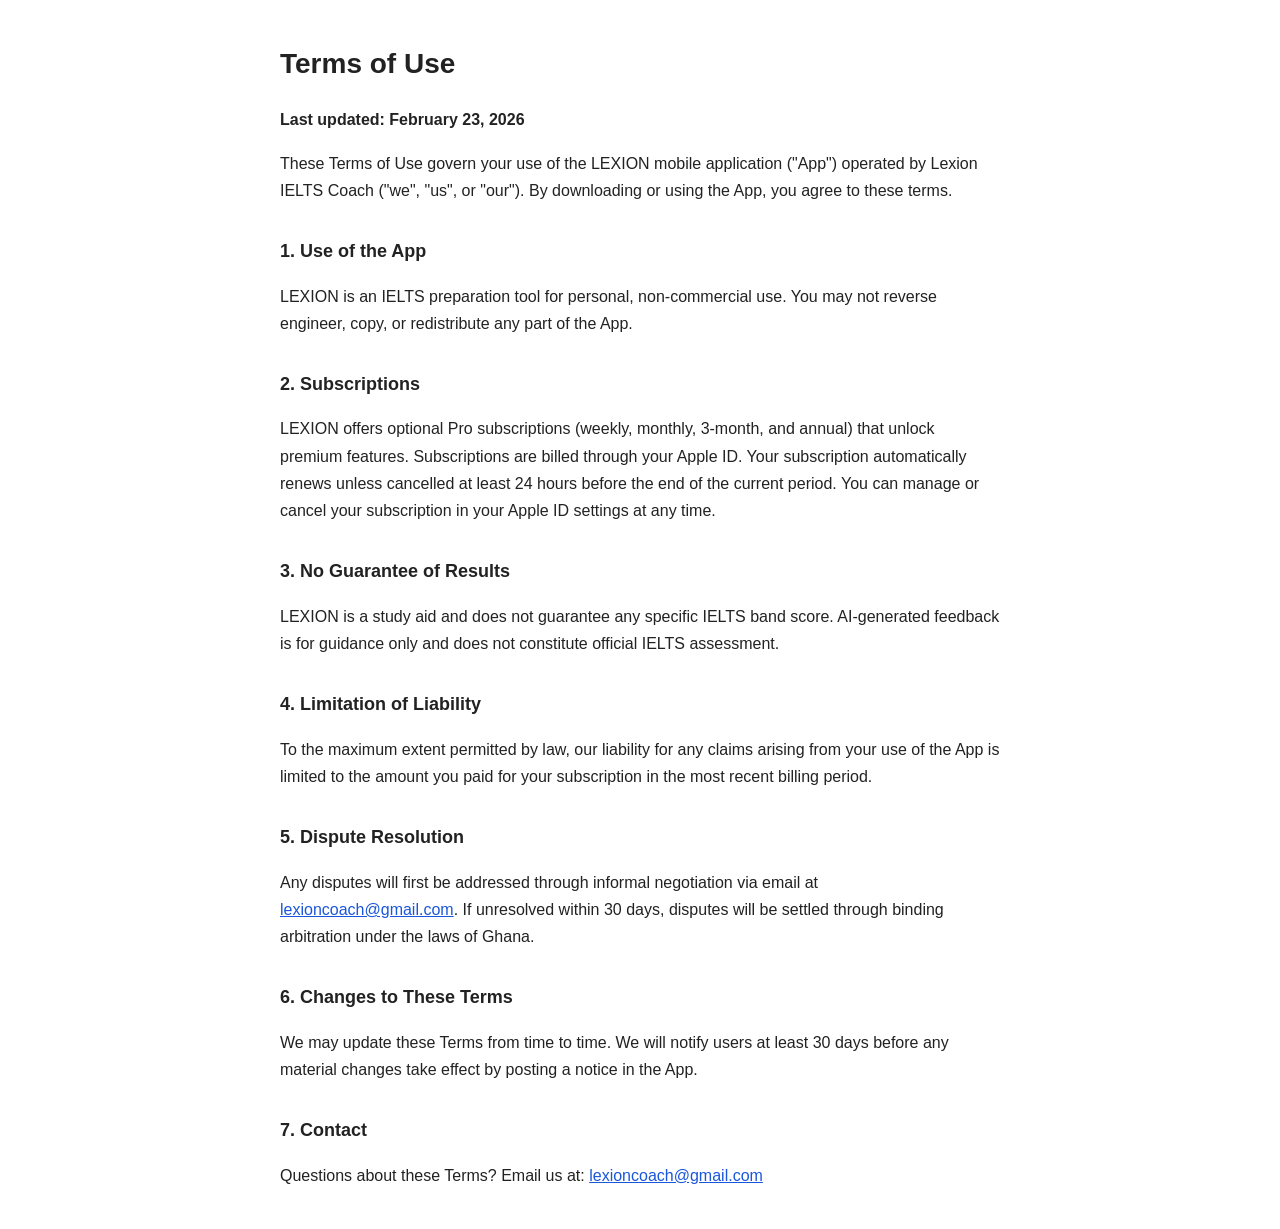
==== terms.html @ d68479e0 "Create terms.html" ====
<!DOCTYPE html>
<html lang="en">
<head>
  <meta charset="UTF-8" />
  <meta name="viewport" content="width=device-width, initial-scale=1.0"/>
  <title>Terms of Use – LEXION</title>
  <style>
    body { font-family: -apple-system, sans-serif; max-width: 720px; margin: 40px auto; padding: 0 20px; color: #222; line-height: 1.7; }
    h1 { font-size: 28px; } h2 { font-size: 18px; margin-top: 32px; }
    a { color: #1a56db; }
  </style>
</head>
<body>
  <h1>Terms of Use</h1>
  <p><strong>Last updated: February 23, 2026</strong></p>
  <p>These Terms of Use govern your use of the LEXION mobile application ("App") operated by Lexion IELTS Coach ("we", "us", or "our"). By downloading or using the App, you agree to these terms.</p>

  <h2>1. Use of the App</h2>
  <p>LEXION is an IELTS preparation tool for personal, non-commercial use. You may not reverse engineer, copy, or redistribute any part of the App.</p>

  <h2>2. Subscriptions</h2>
  <p>LEXION offers optional Pro subscriptions (weekly, monthly, 3-month, and annual) that unlock premium features. Subscriptions are billed through your Apple ID. Your subscription automatically renews unless cancelled at least 24 hours before the end of the current period. You can manage or cancel your subscription in your Apple ID settings at any time.</p>

  <h2>3. No Guarantee of Results</h2>
  <p>LEXION is a study aid and does not guarantee any specific IELTS band score. AI-generated feedback is for guidance only and does not constitute official IELTS assessment.</p>

  <h2>4. Limitation of Liability</h2>
  <p>To the maximum extent permitted by law, our liability for any claims arising from your use of the App is limited to the amount you paid for your subscription in the most recent billing period.</p>

  <h2>5. Dispute Resolution</h2>
  <p>Any disputes will first be addressed through informal negotiation via email at <a href="mailto:lexioncoach@gmail.com">lexioncoach@gmail.com</a>. If unresolved within 30 days, disputes will be settled through binding arbitration under the laws of Ghana.</p>

  <h2>6. Changes to These Terms</h2>
  <p>We may update these Terms from time to time. We will notify users at least 30 days before any material changes take effect by posting a notice in the App.</p>

  <h2>7. Contact</h2>
  <p>Questions about these Terms? Email us at: <a href="mailto:lexioncoach@gmail.com">lexioncoach@gmail.com</a></p>
</body>
</html>
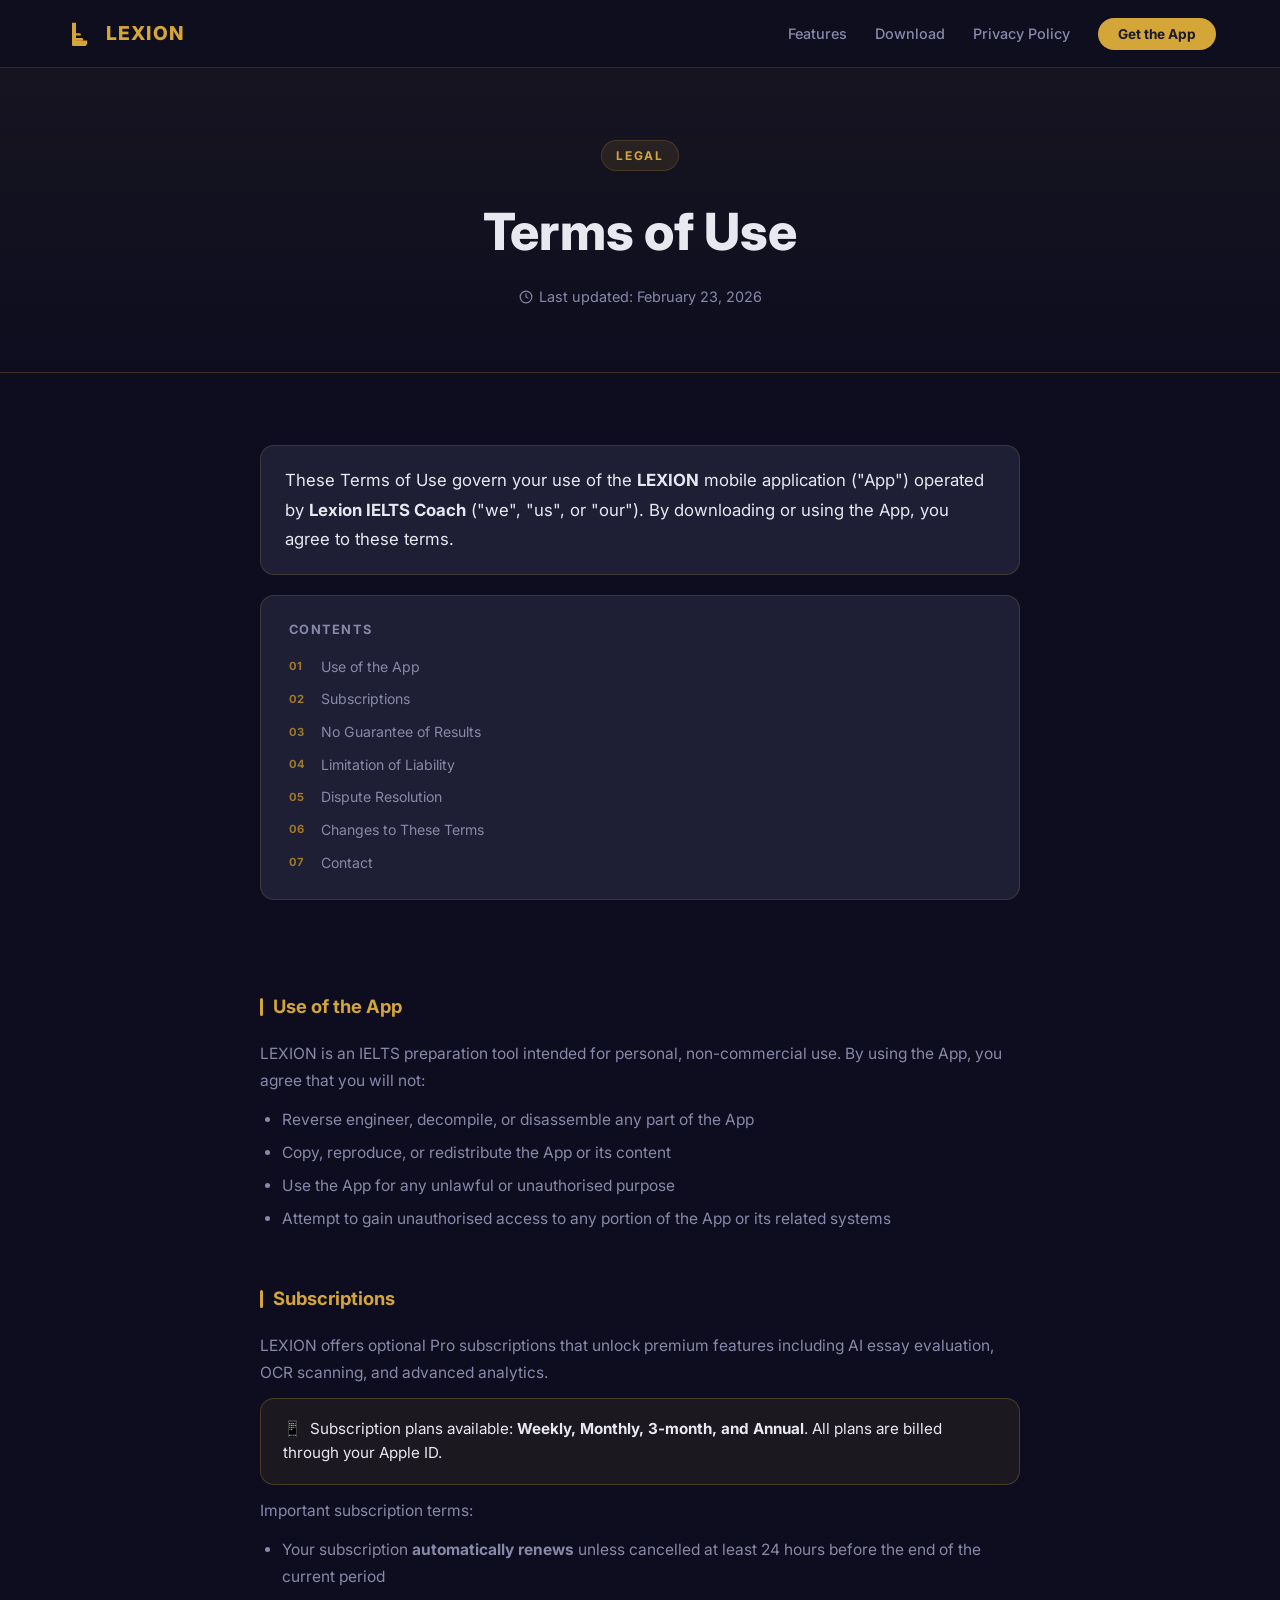
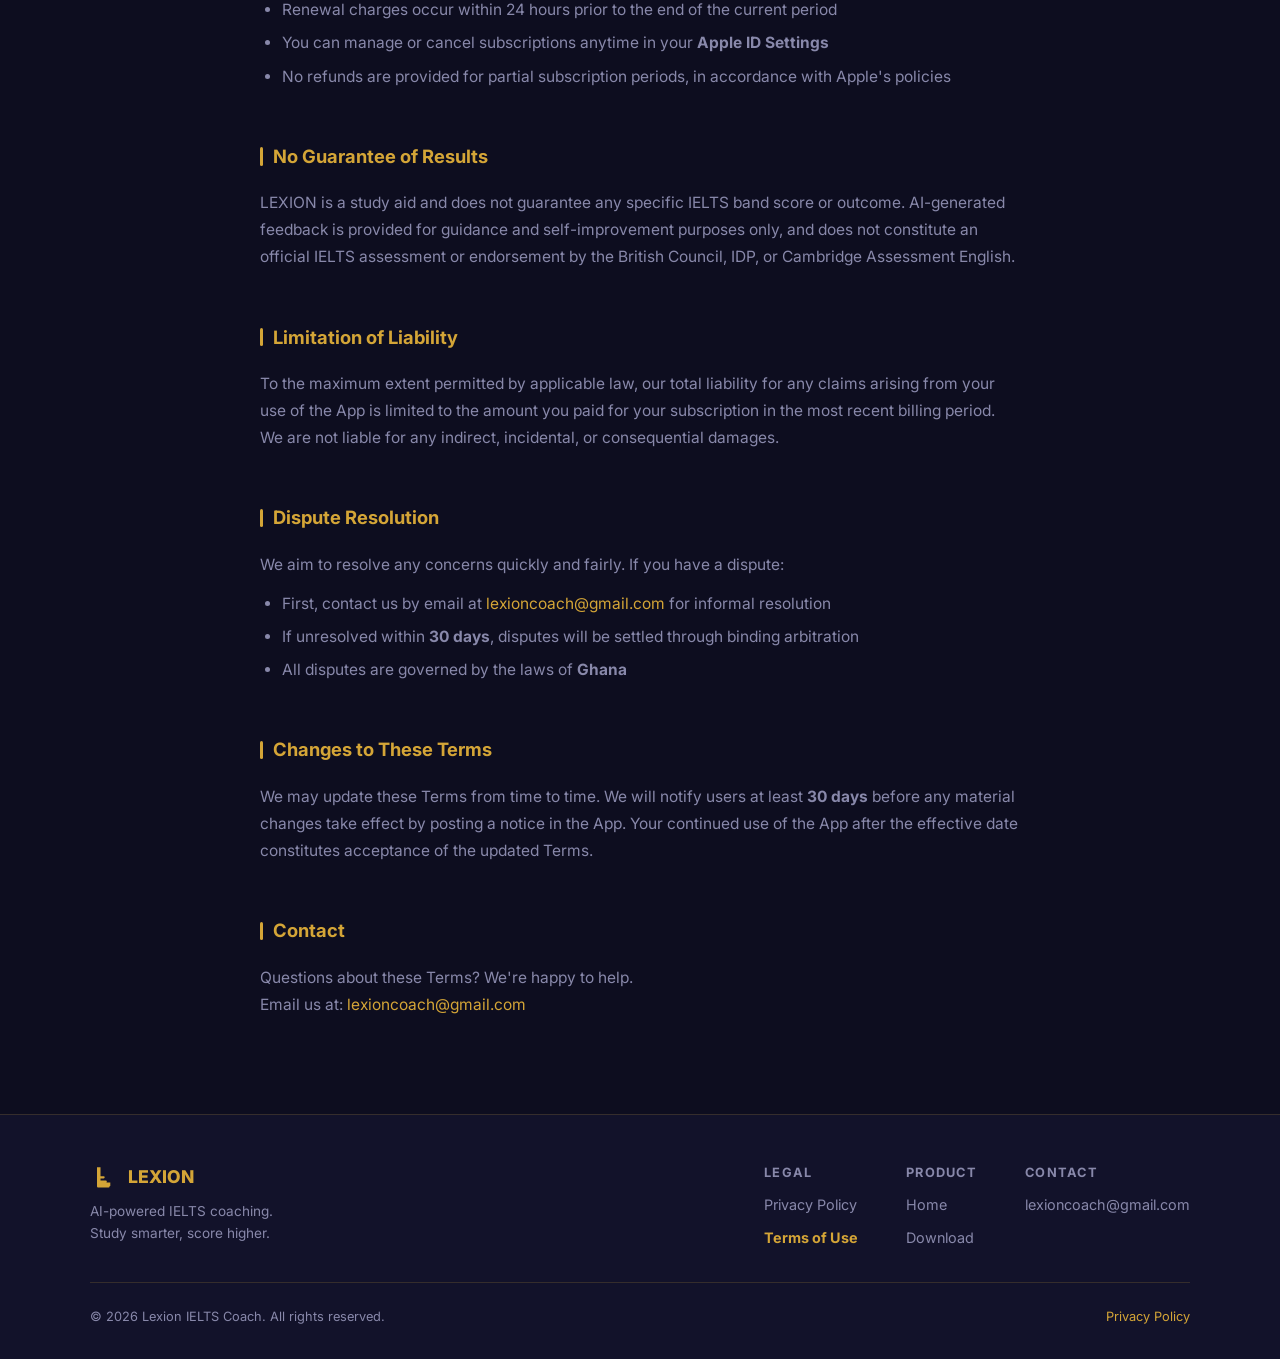
==== commit ec2b0a39: "Add landing page files to root for GitHub Pages" ====
--- a/terms.html
+++ b/terms.html
@@ -1,39 +1,243 @@
 <!DOCTYPE html>
 <html lang="en">
+
 <head>
-  <meta charset="UTF-8" />
-  <meta name="viewport" content="width=device-width, initial-scale=1.0"/>
-  <title>Terms of Use – LEXION</title>
-  <style>
-    body { font-family: -apple-system, sans-serif; max-width: 720px; margin: 40px auto; padding: 0 20px; color: #222; line-height: 1.7; }
-    h1 { font-size: 28px; } h2 { font-size: 18px; margin-top: 32px; }
-    a { color: #1a56db; }
-  </style>
+    <meta charset="UTF-8" />
+    <meta name="viewport" content="width=device-width, initial-scale=1.0" />
+    <title>Terms of Use – LEXION IELTS Coach</title>
+    <meta name="description"
+        content="LEXION Terms of Use. Governs your use of the LEXION mobile IELTS coaching application." />
+    <link rel="stylesheet" href="style.css" />
+    <link rel="icon" type="image/svg+xml"
+        href="data:image/svg+xml,<svg xmlns='http://www.w3.org/2000/svg' viewBox='0 0 40 40'><rect width='40' height='40' rx='8' fill='%231A1A2E'/><path d='M10 8h5v20h12v4H10z' fill='%23D4A537'/></svg>" />
+    <style>
+        .terms-toc {
+            background: var(--surface);
+            border: 1px solid var(--border);
+            border-radius: var(--radius);
+            padding: 24px 28px;
+            margin-bottom: 40px;
+        }
+
+        .terms-toc h3 {
+            font-size: 0.8rem;
+            font-weight: 700;
+            letter-spacing: 0.1em;
+            text-transform: uppercase;
+            color: var(--text-muted);
+            margin-bottom: 14px;
+        }
+
+        .terms-toc ol {
+            list-style: none;
+            display: flex;
+            flex-direction: column;
+            gap: 8px;
+        }
+
+        .terms-toc li {
+            counter-increment: toc;
+        }
+
+        .terms-toc a {
+            display: flex;
+            align-items: center;
+            gap: 10px;
+            color: var(--text-muted);
+            font-size: 0.88rem;
+            transition: color var(--transition);
+        }
+
+        .terms-toc a:hover {
+            color: var(--gold);
+        }
+
+        .terms-toc a::before {
+            content: counter(toc, decimal-leading-zero);
+            font-size: 0.7rem;
+            font-weight: 700;
+            color: var(--gold-dim);
+            min-width: 22px;
+        }
+    </style>
 </head>
+
 <body>
-  <h1>Terms of Use</h1>
-  <p><strong>Last updated: February 23, 2026</strong></p>
-  <p>These Terms of Use govern your use of the LEXION mobile application ("App") operated by Lexion IELTS Coach ("we", "us", or "our"). By downloading or using the App, you agree to these terms.</p>
-
-  <h2>1. Use of the App</h2>
-  <p>LEXION is an IELTS preparation tool for personal, non-commercial use. You may not reverse engineer, copy, or redistribute any part of the App.</p>
-
-  <h2>2. Subscriptions</h2>
-  <p>LEXION offers optional Pro subscriptions (weekly, monthly, 3-month, and annual) that unlock premium features. Subscriptions are billed through your Apple ID. Your subscription automatically renews unless cancelled at least 24 hours before the end of the current period. You can manage or cancel your subscription in your Apple ID settings at any time.</p>
-
-  <h2>3. No Guarantee of Results</h2>
-  <p>LEXION is a study aid and does not guarantee any specific IELTS band score. AI-generated feedback is for guidance only and does not constitute official IELTS assessment.</p>
-
-  <h2>4. Limitation of Liability</h2>
-  <p>To the maximum extent permitted by law, our liability for any claims arising from your use of the App is limited to the amount you paid for your subscription in the most recent billing period.</p>
-
-  <h2>5. Dispute Resolution</h2>
-  <p>Any disputes will first be addressed through informal negotiation via email at <a href="mailto:lexioncoach@gmail.com">lexioncoach@gmail.com</a>. If unresolved within 30 days, disputes will be settled through binding arbitration under the laws of Ghana.</p>
-
-  <h2>6. Changes to These Terms</h2>
-  <p>We may update these Terms from time to time. We will notify users at least 30 days before any material changes take effect by posting a notice in the App.</p>
-
-  <h2>7. Contact</h2>
-  <p>Questions about these Terms? Email us at: <a href="mailto:lexioncoach@gmail.com">lexioncoach@gmail.com</a></p>
+
+    <!-- ═══ NAV ═══ -->
+    <nav class="nav">
+        <a href="index.html" class="nav-logo">
+            <svg viewBox="0 0 40 40" fill="none" xmlns="http://www.w3.org/2000/svg">
+                <path d="M10 6h5v22h14v5H10z" fill="#D4A537" />
+                <rect x="10" y="31" width="18" height="4" rx="1.5" fill="#D4A537" />
+                <rect x="10" y="25" width="14" height="3.5" rx="1.5" fill="#D4A537" />
+                <rect x="10" y="19" width="11" height="3" rx="1.5" fill="#D4A537" />
+            </svg>
+            LEXION
+        </a>
+        <ul class="nav-links" id="nav-links">
+            <li><a href="index.html#features">Features</a></li>
+            <li><a href="index.html#download">Download</a></li>
+            <li><a href="privacy.html">Privacy Policy</a></li>
+            <li><a href="index.html#download" class="nav-cta">Get the App</a></li>
+        </ul>
+        <button class="hamburger" id="hamburger" aria-label="Menu">
+            <span></span><span></span><span></span>
+        </button>
+    </nav>
+
+    <!-- ═══ HERO ═══ -->
+    <div class="legal-hero">
+        <div class="section-tag">Legal</div>
+        <h1>Terms of Use</h1>
+        <p class="updated">
+            <svg width="14" height="14" viewBox="0 0 24 24" fill="none" stroke="currentColor" stroke-width="2">
+                <circle cx="12" cy="12" r="10" />
+                <path d="M12 6v6l4 2" />
+            </svg>
+            Last updated: February 23, 2026
+        </p>
+    </div>
+
+    <!-- ═══ BODY ═══ -->
+    <div class="legal-body">
+        <div class="legal-content">
+
+            <p class="intro-text">
+                These Terms of Use govern your use of the <strong>LEXION</strong> mobile application ("App") operated by
+                <strong>Lexion IELTS Coach</strong> ("we", "us", or "our"). By downloading or using the App, you agree
+                to these terms.
+            </p>
+
+            <!-- TOC -->
+            <div class="terms-toc">
+                <h3>Contents</h3>
+                <ol>
+                    <li><a href="#t1">Use of the App</a></li>
+                    <li><a href="#t2">Subscriptions</a></li>
+                    <li><a href="#t3">No Guarantee of Results</a></li>
+                    <li><a href="#t4">Limitation of Liability</a></li>
+                    <li><a href="#t5">Dispute Resolution</a></li>
+                    <li><a href="#t6">Changes to These Terms</a></li>
+                    <li><a href="#t7">Contact</a></li>
+                </ol>
+            </div>
+
+            <h2 id="t1">Use of the App</h2>
+            <p>
+                LEXION is an IELTS preparation tool intended for personal, non-commercial use. By using the App, you
+                agree that you will not:
+            </p>
+            <ul>
+                <li>Reverse engineer, decompile, or disassemble any part of the App</li>
+                <li>Copy, reproduce, or redistribute the App or its content</li>
+                <li>Use the App for any unlawful or unauthorised purpose</li>
+                <li>Attempt to gain unauthorised access to any portion of the App or its related systems</li>
+            </ul>
+
+            <h2 id="t2">Subscriptions</h2>
+            <p>
+                LEXION offers optional Pro subscriptions that unlock premium features including AI essay evaluation, OCR
+                scanning, and advanced analytics.
+            </p>
+            <div class="highlight-box">
+                📱 &nbsp;Subscription plans available: <strong>Weekly, Monthly, 3-month, and Annual</strong>. All plans
+                are billed through your Apple ID.
+            </div>
+            <p>Important subscription terms:</p>
+            <ul>
+                <li>Your subscription <strong>automatically renews</strong> unless cancelled at least 24 hours before
+                    the end of the current period</li>
+                <li>Renewal charges occur within 24 hours prior to the end of the current period</li>
+                <li>You can manage or cancel subscriptions anytime in your <strong>Apple ID Settings</strong></li>
+                <li>No refunds are provided for partial subscription periods, in accordance with Apple's policies</li>
+            </ul>
+
+            <h2 id="t3">No Guarantee of Results</h2>
+            <p>
+                LEXION is a study aid and does not guarantee any specific IELTS band score or outcome. AI-generated
+                feedback is provided for guidance and self-improvement purposes only, and does not constitute an
+                official IELTS assessment or endorsement by the British Council, IDP, or Cambridge Assessment English.
+            </p>
+
+            <h2 id="t4">Limitation of Liability</h2>
+            <p>
+                To the maximum extent permitted by applicable law, our total liability for any claims arising from your
+                use of the App is limited to the amount you paid for your subscription in the most recent billing
+                period. We are not liable for any indirect, incidental, or consequential damages.
+            </p>
+
+            <h2 id="t5">Dispute Resolution</h2>
+            <p>
+                We aim to resolve any concerns quickly and fairly. If you have a dispute:
+            </p>
+            <ul>
+                <li>First, contact us by email at <a href="mailto:lexioncoach@gmail.com">lexioncoach@gmail.com</a> for
+                    informal resolution</li>
+                <li>If unresolved within <strong>30 days</strong>, disputes will be settled through binding arbitration
+                </li>
+                <li>All disputes are governed by the laws of <strong>Ghana</strong></li>
+            </ul>
+
+            <h2 id="t6">Changes to These Terms</h2>
+            <p>
+                We may update these Terms from time to time. We will notify users at least <strong>30 days</strong>
+                before any material changes take effect by posting a notice in the App. Your continued use of the App
+                after the effective date constitutes acceptance of the updated Terms.
+            </p>
+
+            <h2 id="t7">Contact</h2>
+            <p>
+                Questions about these Terms? We're happy to help.<br />
+                Email us at: <a href="mailto:lexioncoach@gmail.com">lexioncoach@gmail.com</a>
+            </p>
+
+        </div>
+    </div>
+
+    <!-- ═══ FOOTER ═══ -->
+    <footer class="footer">
+        <div class="footer-inner">
+            <div class="footer-brand">
+                <div class="footer-brand-name">
+                    <svg viewBox="0 0 40 40" fill="none" xmlns="http://www.w3.org/2000/svg">
+                        <path d="M10 6h5v22h14v5H10z" fill="#D4A537" />
+                        <rect x="10" y="31" width="18" height="4" rx="1.5" fill="#D4A537" />
+                        <rect x="10" y="25" width="14" height="3.5" rx="1.5" fill="#D4A537" />
+                        <rect x="10" y="19" width="11" height="3" rx="1.5" fill="#D4A537" />
+                    </svg>
+                    LEXION
+                </div>
+                <div class="footer-tagline">AI-powered IELTS coaching. Study smarter, score higher.</div>
+            </div>
+            <div class="footer-links">
+                <div class="footer-col">
+                    <div class="footer-col-title">Legal</div>
+                    <a href="privacy.html">Privacy Policy</a>
+                    <a href="terms.html"><strong style="color:var(--gold)">Terms of Use</strong></a>
+                </div>
+                <div class="footer-col">
+                    <div class="footer-col-title">Product</div>
+                    <a href="index.html">Home</a>
+                    <a href="index.html#download">Download</a>
+                </div>
+                <div class="footer-col">
+                    <div class="footer-col-title">Contact</div>
+                    <a href="mailto:lexioncoach@gmail.com">lexioncoach@gmail.com</a>
+                </div>
+            </div>
+        </div>
+        <div class="footer-bottom">
+            <span>© 2026 Lexion IELTS Coach. All rights reserved.</span>
+            <a href="privacy.html">Privacy Policy</a>
+        </div>
+    </footer>
+
+    <script>
+        document.getElementById('hamburger').addEventListener('click', function () {
+            document.getElementById('nav-links').classList.toggle('open');
+        });
+    </script>
 </body>
-</html>
+
+</html>
--- a/style.css
+++ b/style.css
@@ -0,0 +1,284 @@
+/* ============================================================
+   LEXION – Shared Site Styles
+   Brand: Gold #D4A537 · Navy #1A1A2E · Deep #0D0D1F
+   ============================================================ */
+
+@import url('https://fonts.googleapis.com/css2?family=Inter:wght@300;400;500;600;700;800;900&family=DM+Serif+Display:ital@0;1&display=swap');
+
+*, *::before, *::after { box-sizing: border-box; margin: 0; padding: 0; }
+
+:root {
+  --gold:       #D4A537;
+  --gold-light: #E8C06A;
+  --gold-dim:   #A07A28;
+  --navy:       #1A1A2E;
+  --navy-mid:   #12122A;
+  --deep:       #0D0D1F;
+  --surface:    #1E1E35;
+  --surface2:   #252542;
+  --border:     rgba(212,165,55,0.18);
+  --text:       #E8E8F0;
+  --text-muted: #8888AA;
+  --radius:     14px;
+  --radius-sm:  8px;
+  --transition: 0.25s cubic-bezier(0.4,0,0.2,1);
+}
+
+html { scroll-behavior: smooth; }
+
+body {
+  font-family: 'Inter', sans-serif;
+  background: var(--deep);
+  color: var(--text);
+  line-height: 1.6;
+  -webkit-font-smoothing: antialiased;
+}
+
+a { color: var(--gold); text-decoration: none; transition: color var(--transition); }
+a:hover { color: var(--gold-light); }
+
+/* ── Scrollbar ── */
+::-webkit-scrollbar { width: 6px; }
+::-webkit-scrollbar-track { background: var(--navy-mid); }
+::-webkit-scrollbar-thumb { background: var(--gold-dim); border-radius: 3px; }
+
+/* ──────────────────────────────────────────────
+   NAV
+────────────────────────────────────────────── */
+.nav {
+  position: fixed; top: 0; left: 0; right: 0; z-index: 100;
+  display: flex; align-items: center; justify-content: space-between;
+  padding: 0 5vw;
+  height: 68px;
+  background: rgba(13,13,31,0.85);
+  backdrop-filter: blur(16px);
+  border-bottom: 1px solid var(--border);
+}
+
+.nav-logo {
+  display: flex; align-items: center; gap: 10px;
+  font-weight: 800; font-size: 1.2rem; letter-spacing: 0.06em;
+  color: var(--gold); text-decoration: none;
+}
+
+.nav-logo svg { width: 32px; height: 32px; flex-shrink: 0; }
+
+.nav-links {
+  display: flex; align-items: center; gap: 28px;
+  list-style: none;
+}
+
+.nav-links a {
+  color: var(--text-muted); font-size: 0.9rem; font-weight: 500;
+  transition: color var(--transition);
+}
+.nav-links a:hover { color: var(--gold); }
+
+.nav-cta {
+  background: var(--gold); color: var(--navy) !important;
+  padding: 8px 20px; border-radius: 50px;
+  font-weight: 700 !important; font-size: 0.85rem !important;
+  transition: background var(--transition), transform var(--transition) !important;
+}
+.nav-cta:hover { background: var(--gold-light) !important; transform: translateY(-1px); }
+
+/* ── Hamburger (mobile) ── */
+.hamburger { display: none; background: none; border: none; cursor: pointer; padding: 4px; }
+.hamburger span {
+  display: block; width: 24px; height: 2px;
+  background: var(--gold); margin: 5px 0;
+  transition: var(--transition);
+}
+
+/* ──────────────────────────────────────────────
+   BUTTONS
+────────────────────────────────────────────── */
+.btn {
+  display: inline-flex; align-items: center; gap: 8px;
+  padding: 14px 30px; border-radius: 50px;
+  font-family: 'Inter', sans-serif;
+  font-weight: 700; font-size: 0.95rem;
+  cursor: pointer; border: none;
+  transition: all var(--transition);
+  text-decoration: none;
+}
+
+.btn-primary {
+  background: linear-gradient(135deg, var(--gold), #c4921f);
+  color: var(--navy);
+  box-shadow: 0 4px 24px rgba(212,165,55,0.35);
+}
+.btn-primary:hover {
+  background: linear-gradient(135deg, var(--gold-light), var(--gold));
+  box-shadow: 0 8px 32px rgba(212,165,55,0.5);
+  transform: translateY(-2px);
+  color: var(--navy);
+}
+
+.btn-outline {
+  background: transparent;
+  color: var(--text);
+  border: 1.5px solid var(--border);
+}
+.btn-outline:hover {
+  border-color: var(--gold);
+  color: var(--gold);
+  transform: translateY(-2px);
+}
+
+/* ──────────────────────────────────────────────
+   SECTION LAYOUT
+────────────────────────────────────────────── */
+.section { padding: 96px 5vw; }
+.section-sm { padding: 64px 5vw; }
+.container { max-width: 1100px; margin: 0 auto; }
+.section-tag {
+  display: inline-block;
+  font-size: 0.75rem; font-weight: 700; letter-spacing: 0.14em;
+  text-transform: uppercase; color: var(--gold);
+  background: rgba(212,165,55,0.1);
+  border: 1px solid var(--border);
+  padding: 5px 14px; border-radius: 50px;
+  margin-bottom: 18px;
+}
+.section-title {
+  font-size: clamp(1.9rem, 4vw, 2.8rem);
+  font-weight: 800; line-height: 1.15;
+  margin-bottom: 16px;
+}
+.section-sub {
+  color: var(--text-muted); font-size: 1.05rem; max-width: 580px;
+}
+
+/* ──────────────────────────────────────────────
+   FOOTER
+────────────────────────────────────────────── */
+.footer {
+  background: var(--navy-mid);
+  border-top: 1px solid var(--border);
+  padding: 48px 5vw 32px;
+}
+.footer-inner {
+  max-width: 1100px; margin: 0 auto;
+  display: flex; flex-wrap: wrap; gap: 32px;
+  justify-content: space-between; align-items: flex-start;
+}
+.footer-brand { display: flex; flex-direction: column; gap: 10px; }
+.footer-brand-name {
+  display: flex; align-items: center; gap: 10px;
+  font-weight: 800; font-size: 1.1rem; color: var(--gold);
+}
+.footer-brand-name svg { width: 28px; height: 28px; }
+.footer-tagline { color: var(--text-muted); font-size: 0.85rem; max-width: 220px; }
+.footer-links { display: flex; gap: 48px; flex-wrap: wrap; }
+.footer-col { display: flex; flex-direction: column; gap: 10px; }
+.footer-col-title {
+  font-weight: 700; font-size: 0.8rem; letter-spacing: 0.1em;
+  text-transform: uppercase; color: var(--text-muted);
+}
+.footer-col a { font-size: 0.9rem; color: var(--text-muted); }
+.footer-col a:hover { color: var(--gold); }
+.footer-bottom {
+  max-width: 1100px; margin: 32px auto 0;
+  padding-top: 24px; border-top: 1px solid var(--border);
+  font-size: 0.8rem; color: var(--text-muted);
+  display: flex; justify-content: space-between; flex-wrap: wrap; gap: 10px;
+}
+
+/* ──────────────────────────────────────────────
+   LEGAL PAGES
+────────────────────────────────────────────── */
+.legal-hero {
+  padding: 140px 5vw 64px;
+  background: linear-gradient(180deg, rgba(212,165,55,0.06) 0%, transparent 100%);
+  border-bottom: 1px solid var(--border);
+  text-align: center;
+}
+.legal-hero .section-tag { margin-bottom: 20px; }
+.legal-hero h1 {
+  font-size: clamp(2rem, 5vw, 3.2rem);
+  font-weight: 800; margin-bottom: 12px;
+}
+.legal-hero .updated {
+  color: var(--text-muted); font-size: 0.9rem;
+  display: flex; align-items: center; justify-content: center; gap: 6px;
+}
+
+.legal-body { padding: 72px 5vw 96px; }
+.legal-content {
+  max-width: 760px; margin: 0 auto;
+  display: flex; flex-direction: column; gap: 12px;
+}
+
+.legal-content h2 {
+  font-size: 1.15rem; font-weight: 700; color: var(--gold);
+  margin-top: 40px; margin-bottom: 6px;
+  display: flex; align-items: center; gap: 10px;
+}
+.legal-content h2::before {
+  content: '';
+  display: inline-block; width: 3px; height: 1em;
+  background: var(--gold); border-radius: 2px; flex-shrink: 0;
+}
+.legal-content p, .legal-content li {
+  color: var(--text-muted); font-size: 0.97rem; line-height: 1.75;
+}
+.legal-content ul { padding-left: 1.4em; display: flex; flex-direction: column; gap: 6px; }
+.legal-content .intro-text {
+  color: var(--text); font-size: 1.05rem;
+  background: var(--surface);
+  border: 1px solid var(--border);
+  border-radius: var(--radius); padding: 20px 24px;
+  margin-bottom: 8px;
+}
+.legal-content .highlight-box {
+  background: rgba(212,165,55,0.07);
+  border: 1px solid rgba(212,165,55,0.25);
+  border-radius: var(--radius); padding: 18px 22px;
+  color: var(--text); font-size: 0.95rem;
+}
+.legal-content a { color: var(--gold); }
+.legal-content a:hover { color: var(--gold-light); }
+
+/* ──────────────────────────────────────────────
+   ANIMATIONS
+────────────────────────────────────────────── */
+@keyframes fadeUp {
+  from { opacity: 0; transform: translateY(28px); }
+  to   { opacity: 1; transform: translateY(0); }
+}
+@keyframes glow {
+  0%, 100% { box-shadow: 0 0 32px rgba(212,165,55,0.25); }
+  50%       { box-shadow: 0 0 60px rgba(212,165,55,0.45); }
+}
+@keyframes float {
+  0%, 100% { transform: translateY(0); }
+  50%       { transform: translateY(-10px); }
+}
+@keyframes shimmer {
+  0%   { background-position: -200% center; }
+  100% { background-position: 200% center; }
+}
+
+.animate-fadeup { animation: fadeUp 0.7s ease forwards; }
+.animate-delay-1 { animation-delay: 0.15s; opacity: 0; }
+.animate-delay-2 { animation-delay: 0.3s; opacity: 0; }
+.animate-delay-3 { animation-delay: 0.45s; opacity: 0; }
+.animate-delay-4 { animation-delay: 0.6s; opacity: 0; }
+
+/* ──────────────────────────────────────────────
+   RESPONSIVE
+────────────────────────────────────────────── */
+@media (max-width: 768px) {
+  .nav-links { display: none; }
+  .nav-links.open {
+    display: flex; flex-direction: column;
+    position: fixed; top: 68px; left: 0; right: 0;
+    background: var(--navy-mid); padding: 24px 5vw 32px;
+    border-bottom: 1px solid var(--border);
+    gap: 20px;
+  }
+  .hamburger { display: block; }
+  .footer-inner { flex-direction: column; }
+  .footer-links { gap: 28px; }
+}
